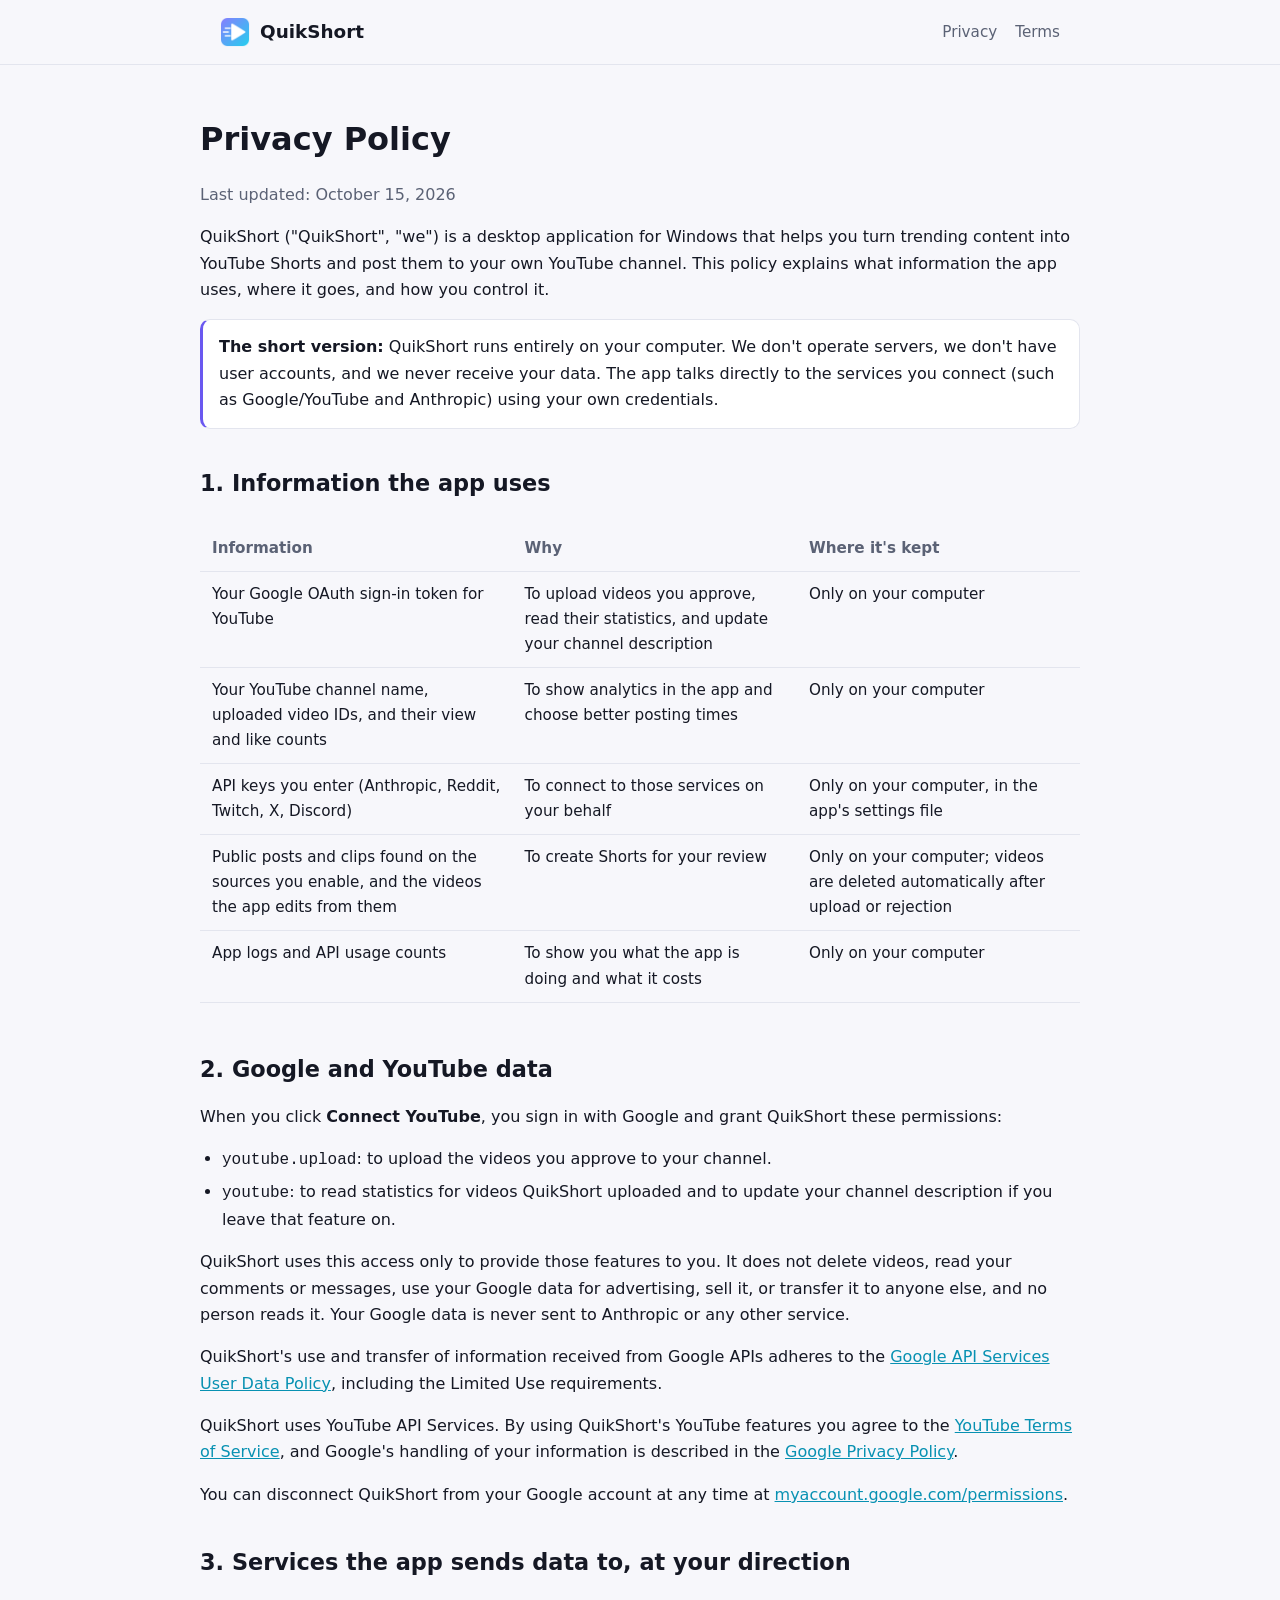
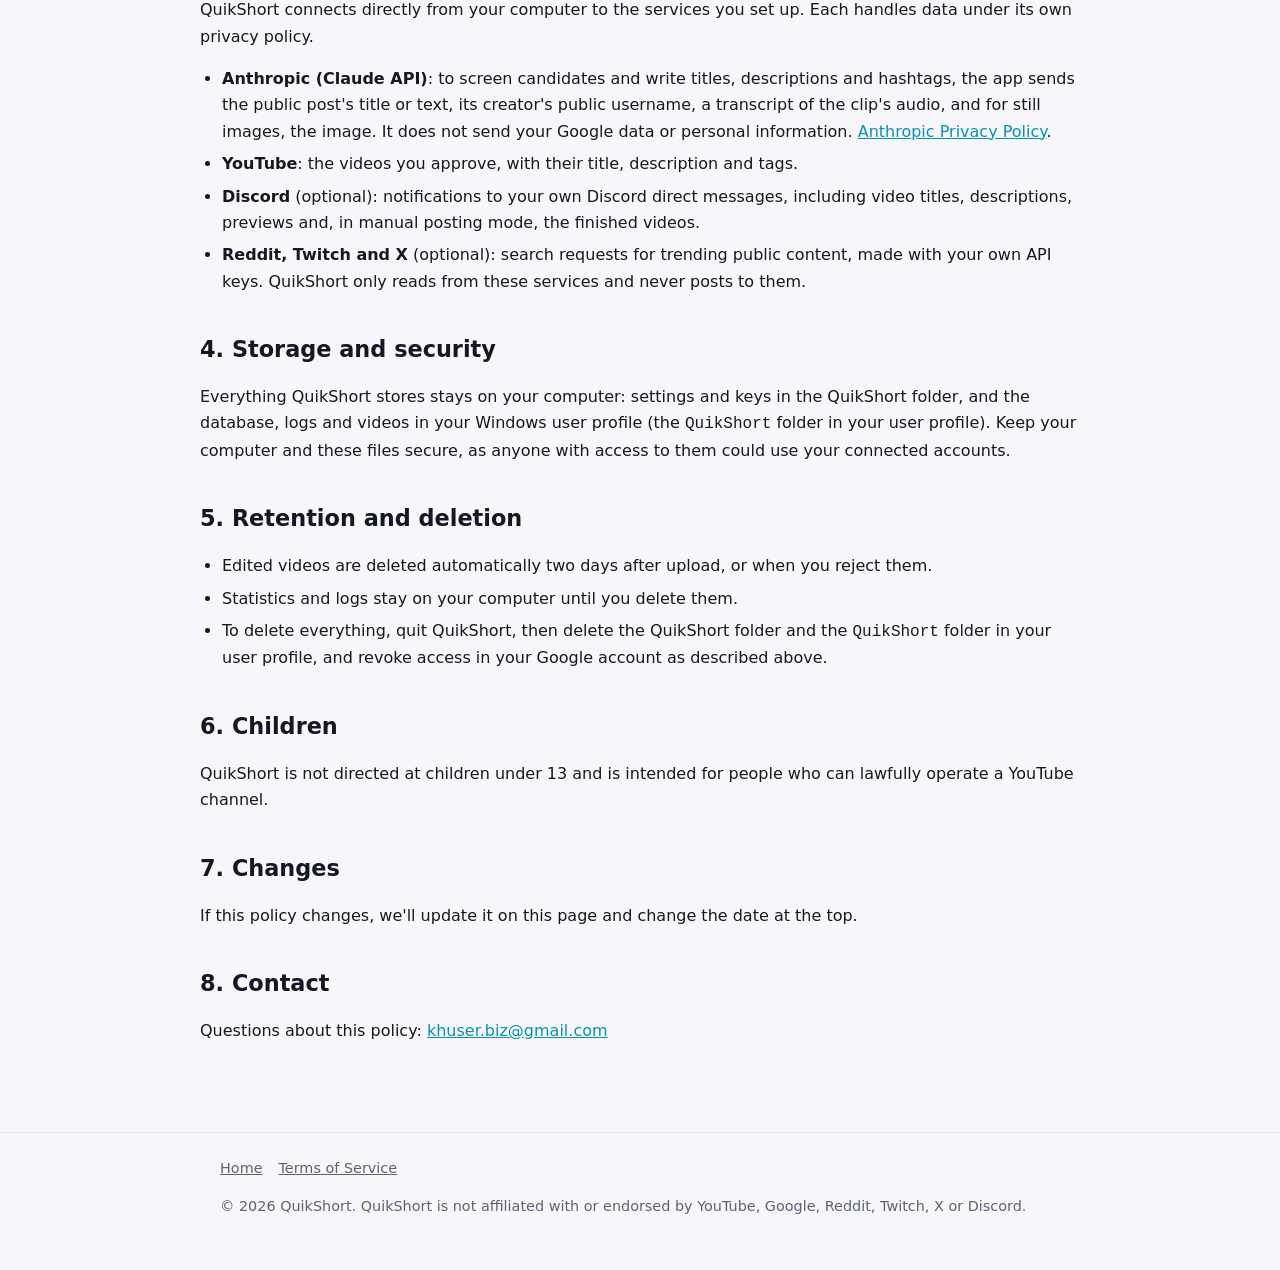
==== privacy.html @ 3b486b5f "Add files via upload" ====
<!doctype html>
<html lang="en">
<head>
  <meta charset="utf-8">
  <meta name="viewport" content="width=device-width, initial-scale=1">
  <title>Privacy Policy · QuikShort</title>
  <link rel="icon" href="icon.png">
  <link rel="stylesheet" href="style.css">
</head>
<body>
<header>
  <div class="wrap">
    <a class="brand" href="./"><img src="icon.png" alt="">QuikShort</a>
    <nav><a href="privacy.html">Privacy</a><a href="terms.html">Terms</a></nav>
  </div>
</header>

<main class="wrap doc">
  <h1>Privacy Policy</h1>
  <p class="muted">Last updated: October 15, 2026</p>

  <p>QuikShort ("QuikShort", "we") is a desktop application for Windows that helps you turn trending
    content into YouTube Shorts and post them to your own YouTube channel. This policy explains what
    information the app uses, where it goes, and how you control it.</p>

  <p class="note"><strong>The short version:</strong> QuikShort runs entirely on your computer. We don't operate
    servers, we don't have user accounts, and we never receive your data. The app talks directly to the
    services you connect (such as Google/YouTube and Anthropic) using your own credentials.</p>

  <h2>1. Information the app uses</h2>
  <div class="table-scroll">
  <table>
    <tr><th>Information</th><th>Why</th><th>Where it's kept</th></tr>
    <tr><td>Your Google OAuth sign-in token for YouTube</td><td>To upload videos you approve, read their statistics, and update your channel description</td><td>Only on your computer</td></tr>
    <tr><td>Your YouTube channel name, uploaded video IDs, and their view and like counts</td><td>To show analytics in the app and choose better posting times</td><td>Only on your computer</td></tr>
    <tr><td>API keys you enter (Anthropic, Reddit, Twitch, X, Discord)</td><td>To connect to those services on your behalf</td><td>Only on your computer, in the app's settings file</td></tr>
    <tr><td>Public posts and clips found on the sources you enable, and the videos the app edits from them</td><td>To create Shorts for your review</td><td>Only on your computer; videos are deleted automatically after upload or rejection</td></tr>
    <tr><td>App logs and API usage counts</td><td>To show you what the app is doing and what it costs</td><td>Only on your computer</td></tr>
  </table>
  </div>

  <h2>2. Google and YouTube data</h2>
  <p>When you click <strong>Connect YouTube</strong>, you sign in with Google and grant QuikShort these
    permissions:</p>
  <ul>
    <li><code>youtube.upload</code>: to upload the videos you approve to your channel.</li>
    <li><code>youtube</code>: to read statistics for videos QuikShort uploaded and to update your channel
      description if you leave that feature on.</li>
  </ul>
  <p>QuikShort uses this access only to provide those features to you. It does not delete videos, read
    your comments or messages, use your Google data for advertising, sell it, or transfer it to anyone
    else, and no person reads it. Your Google data is never sent to Anthropic or any other service.</p>
  <p>QuikShort's use and transfer of information received from Google APIs adheres to the
    <a href="https://developers.google.com/terms/api-services-user-data-policy">Google API Services User Data
    Policy</a>, including the Limited Use requirements.</p>
  <p>QuikShort uses YouTube API Services. By using QuikShort's YouTube features you agree to the
    <a href="https://www.youtube.com/t/terms">YouTube Terms of Service</a>, and Google's handling of your
    information is described in the <a href="https://policies.google.com/privacy">Google Privacy Policy</a>.</p>
  <p>You can disconnect QuikShort from your Google account at any time at
    <a href="https://myaccount.google.com/permissions">myaccount.google.com/permissions</a>.</p>

  <h2>3. Services the app sends data to, at your direction</h2>
  <p>QuikShort connects directly from your computer to the services you set up. Each handles data under its
    own privacy policy.</p>
  <ul>
    <li><strong>Anthropic (Claude API)</strong>: to screen candidates and write titles, descriptions and
      hashtags, the app sends the public post's title or text, its creator's public username, a transcript
      of the clip's audio, and for still images, the image. It does not send your Google data or personal
      information. <a href="https://www.anthropic.com/legal/privacy">Anthropic Privacy Policy</a>.</li>
    <li><strong>YouTube</strong>: the videos you approve, with their title, description and tags.</li>
    <li><strong>Discord</strong> (optional): notifications to your own Discord direct messages, including video
      titles, descriptions, previews and, in manual posting mode, the finished videos.</li>
    <li><strong>Reddit, Twitch and X</strong> (optional): search requests for trending public content, made with
      your own API keys. QuikShort only reads from these services and never posts to them.</li>
  </ul>

  <h2>4. Storage and security</h2>
  <p>Everything QuikShort stores stays on your computer: settings and keys in the QuikShort folder, and the
    database, logs and videos in your Windows user profile (the <code>QuikShort</code> folder in your user profile). Keep your
    computer and these files secure, as anyone with access to them could use your connected accounts.</p>

  <h2>5. Retention and deletion</h2>
  <ul>
    <li>Edited videos are deleted automatically two days after upload, or when you reject them.</li>
    <li>Statistics and logs stay on your computer until you delete them.</li>
    <li>To delete everything, quit QuikShort, then delete the QuikShort folder and
      the <code>QuikShort</code> folder in your user profile, and revoke access in your Google account as described above.</li>
  </ul>

  <h2>6. Children</h2>
  <p>QuikShort is not directed at children under 13 and is intended for people who can lawfully operate a
    YouTube channel.</p>

  <h2>7. Changes</h2>
  <p>If this policy changes, we'll update it on this page and change the date at the top.</p>

  <h2>8. Contact</h2>
  <p>Questions about this policy: <a href="mailto:khuser.biz@gmail.com">khuser.biz@gmail.com</a></p>
</main>

<footer>
  <div class="wrap">
    <a href="./">Home</a><a href="terms.html">Terms of Service</a>
    <p>© 2026 QuikShort. QuikShort is not affiliated with or endorsed by YouTube, Google, Reddit, Twitch, X or Discord.</p>
  </div>
</footer>
</body>
</html>
---- style.css ----
:root {
  --bg: #0e1015;
  --surface: #161922;
  --border: #2a3042;
  --text: #e8eaf0;
  --muted: #9aa1b4;
  --accent: #8b7cff;
  --accent2: #22d3ee;
}
@media (prefers-color-scheme: light) {
  :root {
    --bg: #f7f7fb;
    --surface: #ffffff;
    --border: #e3e5ee;
    --text: #151824;
    --muted: #5b6275;
    --accent: #6a58f0;
    --accent2: #0891b2;
  }
}
* { box-sizing: border-box; }
html { -webkit-text-size-adjust: 100%; }
body {
  margin: 0;
  background: var(--bg);
  color: var(--text);
  font: 16px/1.65 "Segoe UI", system-ui, -apple-system, Roboto, sans-serif;
}
a { color: var(--accent2); }
.wrap { max-width: 880px; margin: 0 auto; padding: 0 20px; }

header { border-bottom: 1px solid var(--border); }
header .wrap { display: flex; align-items: center; justify-content: space-between; height: 64px; gap: 16px; }
.brand { display: flex; align-items: center; gap: 10px; font-weight: 700; font-size: 1.15rem;
         color: var(--text); text-decoration: none; }
.brand img { width: 30px; height: 30px; }
nav a { color: var(--muted); text-decoration: none; margin-left: 18px; font-size: .95rem; }
nav a:hover { color: var(--text); }

.hero { padding: 72px 0 40px; }
.hero h1 { font-size: clamp(2rem, 5vw, 3rem); line-height: 1.15; margin: 0 0 16px; }
.hero h1 span { background: linear-gradient(90deg, var(--accent), var(--accent2));
                -webkit-background-clip: text; background-clip: text; color: transparent; }
.hero p { color: var(--muted); font-size: 1.15rem; max-width: 640px; margin: 0; }

.grid { display: grid; grid-template-columns: repeat(auto-fit, minmax(240px, 1fr)); gap: 14px; padding: 24px 0 8px; }
.card { background: var(--surface); border: 1px solid var(--border); border-radius: 14px; padding: 20px; }
.card h3 { margin: 0 0 6px; font-size: 1.02rem; }
.card p { margin: 0; color: var(--muted); font-size: .95rem; }

section { padding: 28px 0; }
h2 { font-size: 1.4rem; margin: 0 0 12px; }
ol, ul { padding-left: 22px; }
li { margin: 6px 0; }
.muted { color: var(--muted); }
.note { background: var(--surface); border: 1px solid var(--border); border-left: 3px solid var(--accent);
        border-radius: 10px; padding: 14px 16px; }

.doc { padding: 48px 0 24px; }
.doc h1 { font-size: 2rem; margin: 0 0 6px; }
.doc h2 { margin-top: 36px; }
.doc table { width: 100%; border-collapse: collapse; margin: 12px 0; font-size: .95rem; }
.doc th, .doc td { text-align: left; padding: 10px 12px; border-bottom: 1px solid var(--border); vertical-align: top; }
.doc th { color: var(--muted); font-weight: 600; }
.table-scroll { overflow-x: auto; }

footer { border-top: 1px solid var(--border); margin-top: 48px; padding: 24px 0 40px; color: var(--muted); font-size: .9rem; }
footer a { color: var(--muted); margin-right: 16px; }
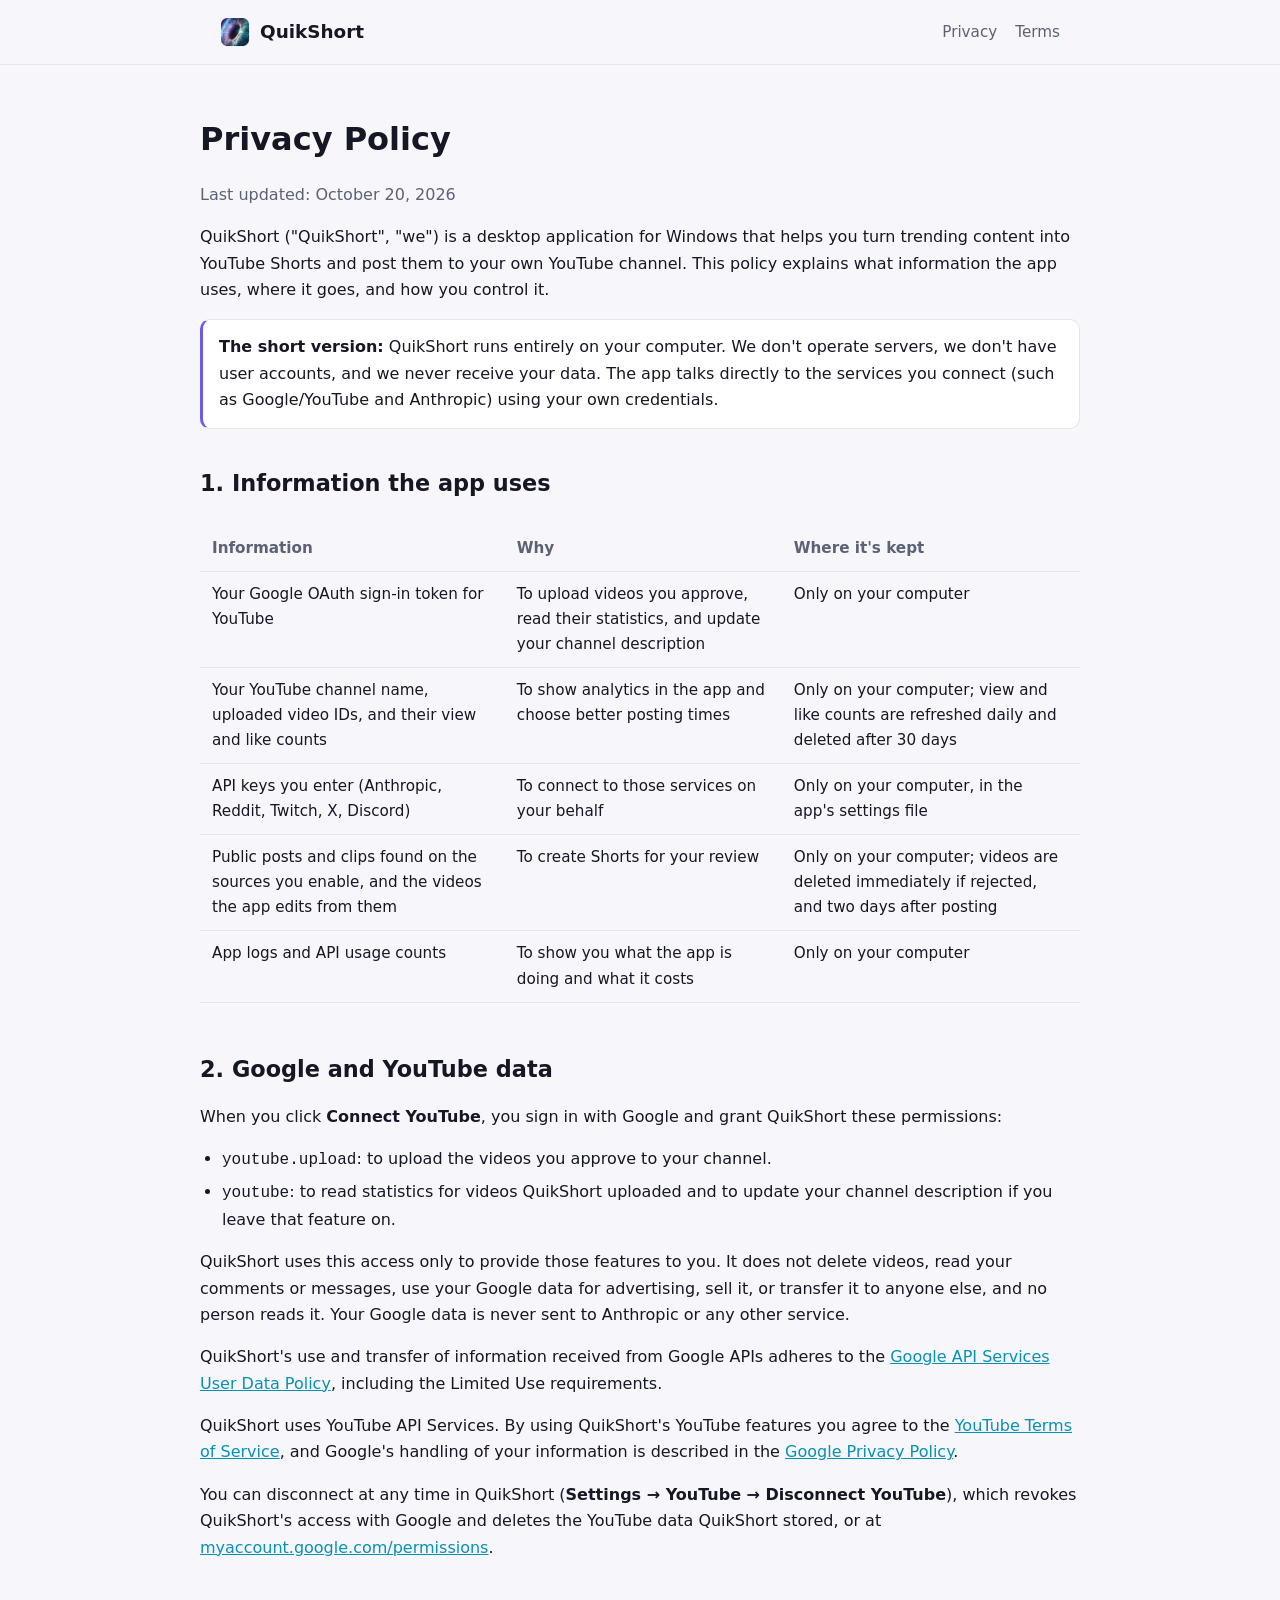
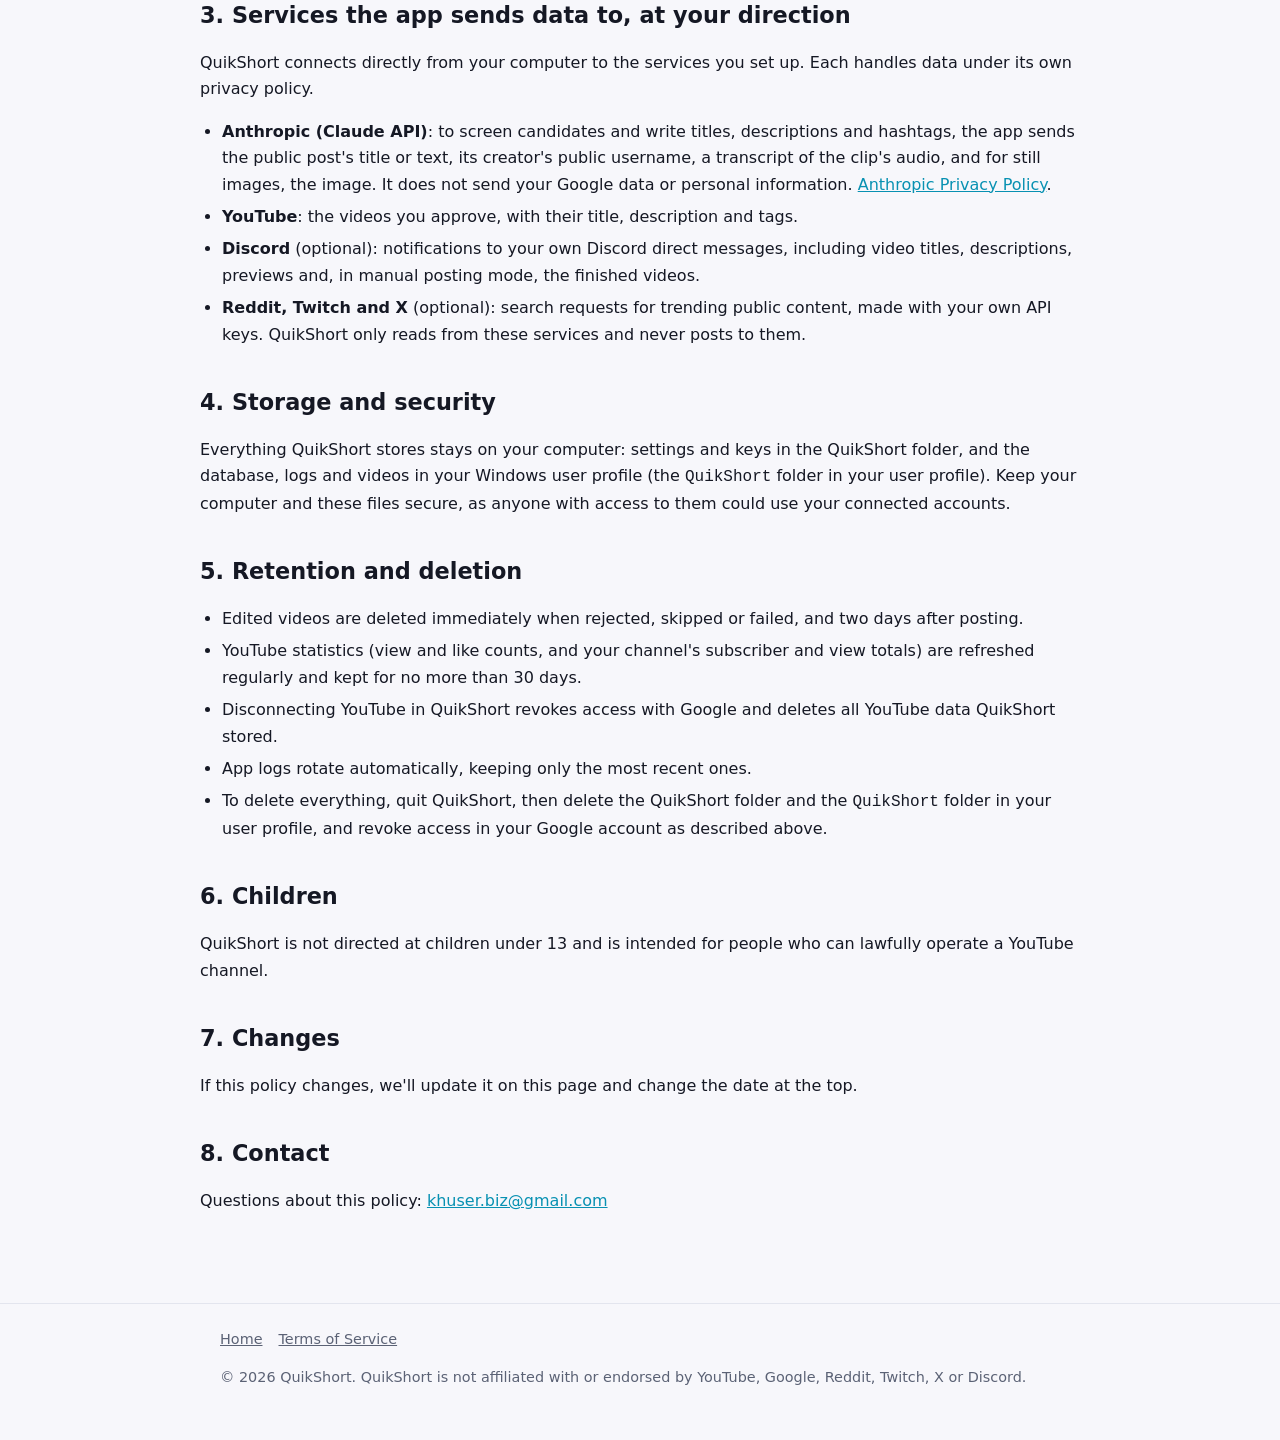
==== commit 870ea935: "Add files via upload" ====
--- a/privacy.html
+++ b/privacy.html
@@ -17,7 +17,7 @@
 
 <main class="wrap doc">
   <h1>Privacy Policy</h1>
-  <p class="muted">Last updated: October 15, 2026</p>
+  <p class="muted">Last updated: October 20, 2026</p>
 
   <p>QuikShort ("QuikShort", "we") is a desktop application for Windows that helps you turn trending
     content into YouTube Shorts and post them to your own YouTube channel. This policy explains what
@@ -32,9 +32,9 @@
   <table>
     <tr><th>Information</th><th>Why</th><th>Where it's kept</th></tr>
     <tr><td>Your Google OAuth sign-in token for YouTube</td><td>To upload videos you approve, read their statistics, and update your channel description</td><td>Only on your computer</td></tr>
-    <tr><td>Your YouTube channel name, uploaded video IDs, and their view and like counts</td><td>To show analytics in the app and choose better posting times</td><td>Only on your computer</td></tr>
+    <tr><td>Your YouTube channel name, uploaded video IDs, and their view and like counts</td><td>To show analytics in the app and choose better posting times</td><td>Only on your computer; view and like counts are refreshed daily and deleted after 30 days</td></tr>
     <tr><td>API keys you enter (Anthropic, Reddit, Twitch, X, Discord)</td><td>To connect to those services on your behalf</td><td>Only on your computer, in the app's settings file</td></tr>
-    <tr><td>Public posts and clips found on the sources you enable, and the videos the app edits from them</td><td>To create Shorts for your review</td><td>Only on your computer; videos are deleted automatically after upload or rejection</td></tr>
+    <tr><td>Public posts and clips found on the sources you enable, and the videos the app edits from them</td><td>To create Shorts for your review</td><td>Only on your computer; videos are deleted immediately if rejected, and two days after posting</td></tr>
     <tr><td>App logs and API usage counts</td><td>To show you what the app is doing and what it costs</td><td>Only on your computer</td></tr>
   </table>
   </div>
@@ -56,7 +56,8 @@
   <p>QuikShort uses YouTube API Services. By using QuikShort's YouTube features you agree to the
     <a href="https://www.youtube.com/t/terms">YouTube Terms of Service</a>, and Google's handling of your
     information is described in the <a href="https://policies.google.com/privacy">Google Privacy Policy</a>.</p>
-  <p>You can disconnect QuikShort from your Google account at any time at
+  <p>You can disconnect at any time in QuikShort (<strong>Settings &rarr; YouTube &rarr; Disconnect YouTube</strong>),
+    which revokes QuikShort's access with Google and deletes the YouTube data QuikShort stored, or at
     <a href="https://myaccount.google.com/permissions">myaccount.google.com/permissions</a>.</p>
 
   <h2>3. Services the app sends data to, at your direction</h2>
@@ -81,8 +82,12 @@
 
   <h2>5. Retention and deletion</h2>
   <ul>
-    <li>Edited videos are deleted automatically two days after upload, or when you reject them.</li>
-    <li>Statistics and logs stay on your computer until you delete them.</li>
+    <li>Edited videos are deleted immediately when rejected, skipped or failed, and two days after posting.</li>
+    <li>YouTube statistics (view and like counts, and your channel's subscriber and view totals) are refreshed
+      regularly and kept for no more than 30 days.</li>
+    <li>Disconnecting YouTube in QuikShort revokes access with Google and deletes all YouTube data QuikShort
+      stored.</li>
+    <li>App logs rotate automatically, keeping only the most recent ones.</li>
     <li>To delete everything, quit QuikShort, then delete the QuikShort folder and
       the <code>QuikShort</code> folder in your user profile, and revoke access in your Google account as described above.</li>
   </ul>
